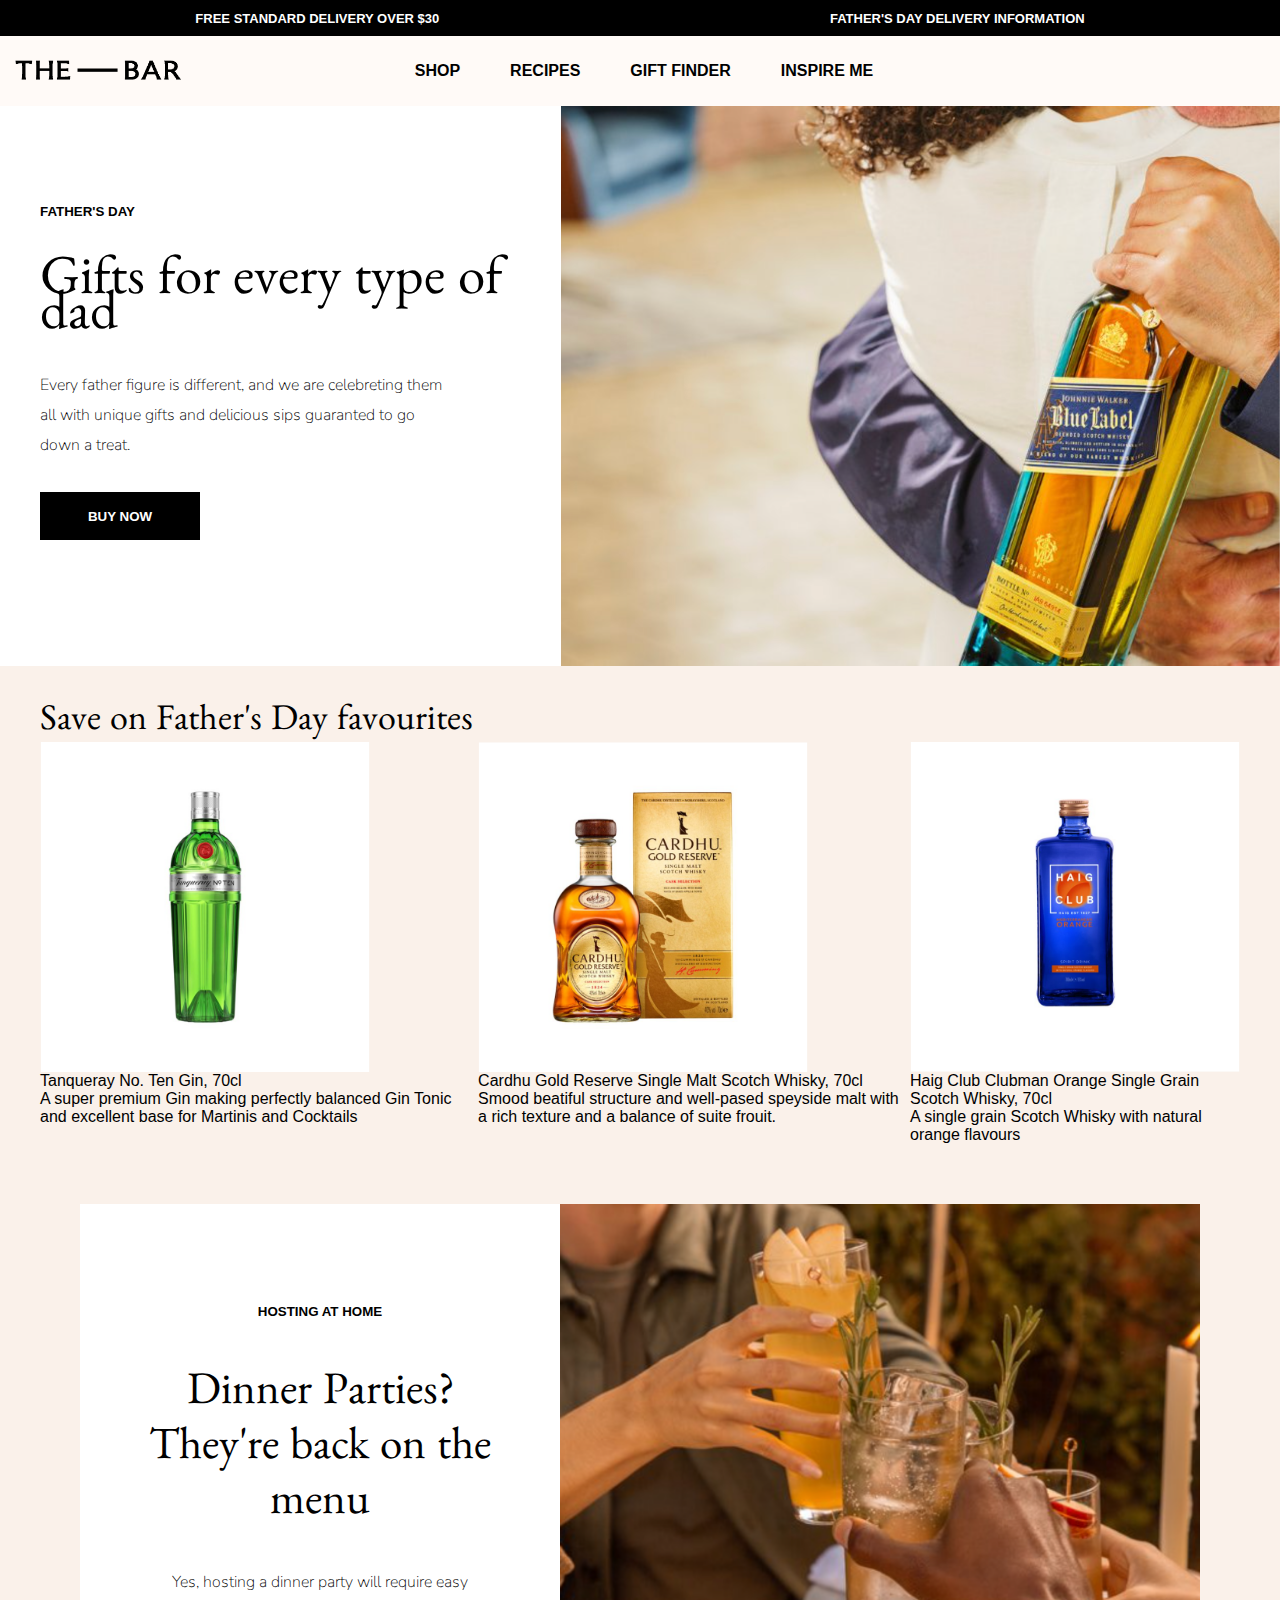
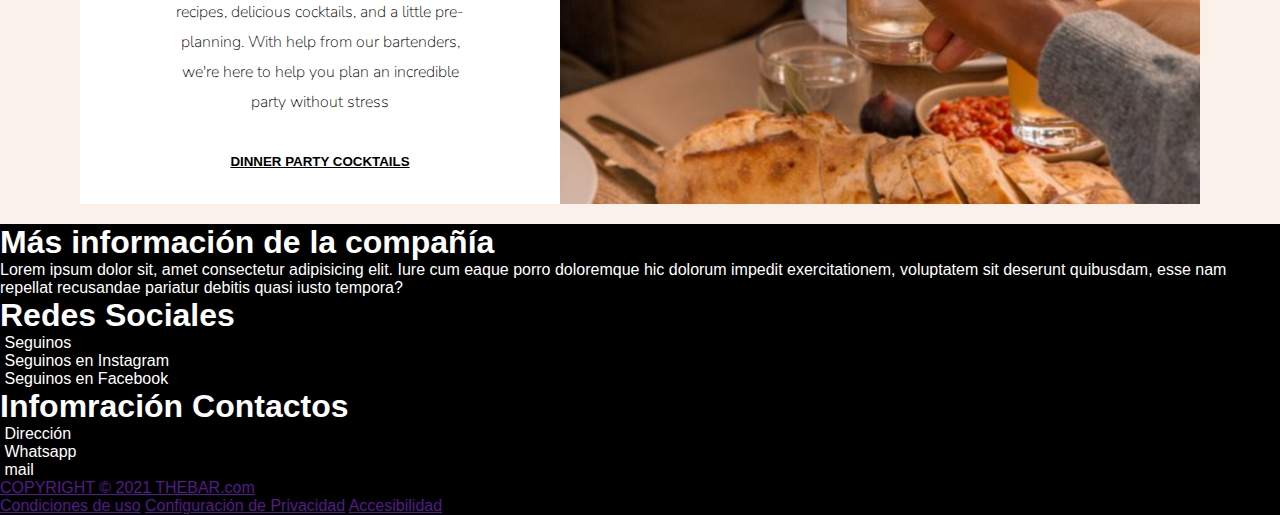
==== index.html @ 0faf6a96 "Este es el primer commit" ====
<!DOCTYPE html>
<html lang="en">

<head>
    <meta charset="UTF-8">
    <meta http-equiv="X-UA-Compatible" content="IE=edge">
    <meta name="viewport" content="width=device-width, initial-scale=1.0">
    <link rel="shortcut icon" href="./images/logo mini thebar.png">
    <link rel="stylesheet" href="./css/style.css">
    <title>Inicio | TheBar</title>
</head>

<body>
    <div class="grilla">
        <section class="prenav">
            <a href="">FREE STANDARD DELIVERY OVER $30</a>
            <a href="">FATHER'S DAY DELIVERY INFORMATION</a>
        </section>
        <nav class="nav">
            <a href="./index.html"><img src="./images/Thebar Logo.png" alt=""></a>
            <ul>
                <li><a href="./comprar.html">SHOP</a></li>
                <li><a href="./recetas.html">RECIPES</a></li>
                <li><a href="./regalos.html">GIFT FINDER</a></li>
                <li><a href="./contacto.html">INSPIRE ME</a></li>
            </ul>
            <img src="./images/Ícono Carrito.png" alt="" class="logoCarrito">
        </nav>
        <header class="banner">
            <div class="bannerText">
                <label> FATHER'S DAY</label>
                <h1>Gifts for every type of dad</h1>
                <p>Every father figure is different, and we are celebreting them all with unique gifts and delicious
                    sips guaranted to go
                    down a treat.
                </p>
                <a href="">
                    <button>BUY NOW</button>
                </a>
            </div>
            <a href="">
                <img src="./images/Banner JW.png" alt="">
            </a>
        </header>

        <section class="section1">
            <h2>Save on Father's Day favourites</h2>
            <div class="homePL">
                <div class="eachProduct">
                    <img src="./images/Tanqueray.png" alt="" class="imgPL">
                    <p>Tanqueray No. Ten Gin, 70cl</p>
                    <p>A super premium Gin making perfectly balanced Gin Tonic and excellent base for Martinis and
                        Cocktails
                    </p>
                </div>
                <div class="eachProduct">
                    <img src="./images/Cardhu Gold.png" alt="" class="imgPL">
                    <p>Cardhu Gold Reserve Single Malt Scotch Whisky, 70cl</p>
                    <p>Smood beatiful structure and well-pased speyside malt with a rich texture and a balance of suite
                        frouit.</p>
                </div>
                <div class="eachProduct">
                    <img src="./images/Haig Club.png" alt="" class="imgPL">
                    <p>Haig Club Clubman Orange Single Grain Scotch Whisky, 70cl</p>
                    <p>A single grain Scotch Whisky with natural orange flavours</p>
                </div>
            </div>
        </section>

        <section class="section2">
            <div class="parrafoCarrousel">
                <h4>HOSTING AT HOME</h4>
                <h1>Dinner Parties? They're back on the menu</h1>
                <p> Yes, hosting a dinner party will require easy
                    recipes, delicious cocktails, and a little pre-
                    planning. With help from our bartenders, we're
                    here to help you plan an incredible party without
                    stress
                </p>
                <a href="">DINNER PARTY COCKTAILS</a>
            </div>
            <img src="./images/2do banner.png" alt="">
        </section>

        <footer class="footer">

            <div class="containerFooterAll">


                <div class="containerBody">
                    <div class="column1">
                        <h1>Más información de la compañía</h1>
                        <p>Lorem ipsum dolor sit, amet consectetur adipisicing elit. Iure cum eaque porro doloremque hic
                            dolorum impedit exercitationem, voluptatem sit deserunt quibusdam, esse nam repellat
                            recusandae
                            pariatur debitis quasi iusto tempora?
                        </p>

                    </div>
                    <div class="column2">
                        <h1>Redes Sociales</h1>

                        <div class="row">
                            <img src="" alt="">
                            <label>Seguinos</label>
                        </div>

                        <div class="row">
                            <img src="" alt="">
                            <label>Seguinos en Instagram</label>
                        </div>

                        <div class="row">
                            <img src="" alt="">
                            <label>Seguinos en Facebook</label>
                        </div>

                    </div>
                    <div class="column3">
                        <h1>Infomración Contactos</h1>

                        <div class="row2">
                            <img src="" alt="">
                            <label>Dirección</label>
                        </div>

                        <div class="row2">
                            <img src="" alt="">
                            <label>Whatsapp</label>
                        </div>

                        <div class="row2">
                            <img src="" alt="">
                            <label>mail</label>
                        </div>
                    </div>
                </div>
            </div>

            <div class="containerFooter">
                <div class="copyRight">
                    <a href="">COPYRIGHT © 2021 THEBAR.com</a>
                </div>

                <div class="information">
                    <a href="">Condiciones de uso</a>
                    <a href="">Configuración de Privacidad</a>
                    <a href="">Accesibilidad</a>

                </div>
            </div>
        </footer>
    </div>
</body>

</html>
---- css/style.css ----
@import url('https://fonts.googleapis.com/css2?family=Benne&family=Nunito:wght@300&family=Scope+One&display=swap');

* {
    padding: 0;
    margin: 0;
    font-family: Arial, Helvetica, sans-serif;
}

.grilla {
    display: grid;
    grid-template-columns: 0.7fr 3fr 3fr 0.7fr;
    grid-template-areas:
        "prenav prenav prenav prenav"
        "nav nav nav nav"
        "banner banner banner banner"
        "section1 section1 section1 section1"
        "section2 section2 section2 section2"
        "footer footer footer footer";
    background-color: #faf1ea;
}

.prenav {
    grid-area: prenav;
    background-color: black;
    display: flex;
    justify-content: space-around;
    height: 4vh;
    align-items: center;
}

.prenav a {
    text-decoration: none;
    color: white;
    font-weight: bold;
    font-size: small;
}


.prenav a:hover {
    color: grey;
}

.nav {
    grid-area: nav;
    background-color: #fffaf7;
    display: flex;
    height: 70px;
    justify-content: space-between;
    align-items: center;


}

.nav a img {
    width: 180px;
    height: 40px;
    margin-left: 10px;
}

.logoCarrito {
    margin-right: 1.5rem;
    width: 28px;
    cursor: pointer;
}

.nav ul {
    display: flex;
    height: 100%;
    margin-right: 130px;
    align-items: center;
}

.nav li {
    list-style: none;
    padding: 25px;
    text-align: center;

}

.nav li a {
    text-decoration: none;
    color: black;
    font-weight: bold;
}

.nav li a:hover {
    color: grey;
}

.banner {
    grid-area: banner;
    background-color: white;
    display: flex;
    height: 560px;
}

.bannerText {
    padding-left: 2.5rem;
    padding-right: 2.5rem;
    padding-top: 6rem;
    padding-bottom: 6rem;
}

.bannerText label {
    font-size: smaller;
    font-weight: bold;
}

.banner h1 {
    padding-top: 3rem;
    font-size: 55px;
    font-family: 'Benne', serif;
    font-weight: lighter;
    line-height: 35px;
}

.banner p {
    max-width: 85%;
    font-family: 'Nunito', sans-serif;
    line-height: 30px;
    font-weight: 100;
    padding-top: 2rem;
    padding-bottom: 2rem;
}

.bannerText button {
    background-color: black;
    color: white;
    font-weight: bolder;
    width: 10rem;
    height: 3rem;
    border: none;
    cursor: pointer
}

.bannerText button:hover {
    background-color: rgb(103, 102, 111);
}

.banner img {
    height: 100%;
}

.section1 {
    grid-area: section1;
    margin: 40px;
}

.section1 h2 {
    font-size: 36px;
    font-family: 'Benne', serif;
    font-weight: lighter;
}


.homePL {
    display: flex;
}

.eachProduct {
    display: flex;
    flex-direction: column;
}


.imgPL {
    width: 330px;
    height: 330px;
}

.section2 {
    grid-area: section2;
    display: flex;
    height: 600px;
    padding-top: 20px;
    padding-bottom: 20px;
    padding-left: 80px;
    padding-right: 80px;
    align-items: center;
}

.section2 img {
    height: 100%;
}

.parrafoCarrousel {
    display: flex;
    flex-direction: column;
    height: 100%;
    width: 100%;
    background-color: white;
    align-items: center;
    justify-items: center;
}

.parrafoCarrousel h4 {
    font-size: smaller;
    font-weight: bolder;
    text-align: center;
    padding-top: 100px;
}

.parrafoCarrousel h1 {
    padding-top: 35px;
    font-size: 45px;
    max-width: 400px;
    margin: 1rem auto;
    text-align: center;
    font-family: 'Benne', serif;
    font-weight: lighter;
    line-height: 55px;
}

.parrafoCarrousel p {
    max-width: 65%;
    margin: 1rem auto;
    text-align: center;
    font-family: 'Nunito', sans-serif;
    line-height: 30px;
    font-weight: 100;
}

.parrafoCarrousel a {
    font-size: smaller;
    margin: 1rem auto;
    padding-top: 5px;
    font-weight: bold;
    text-decoration: underline;
    color: black;
}

.parrafoCarrousel a:hover {
    color: rgb(128, 127, 127);
}


.footer {
    grid-area: footer;
    background-color: black;
    color: white;
}
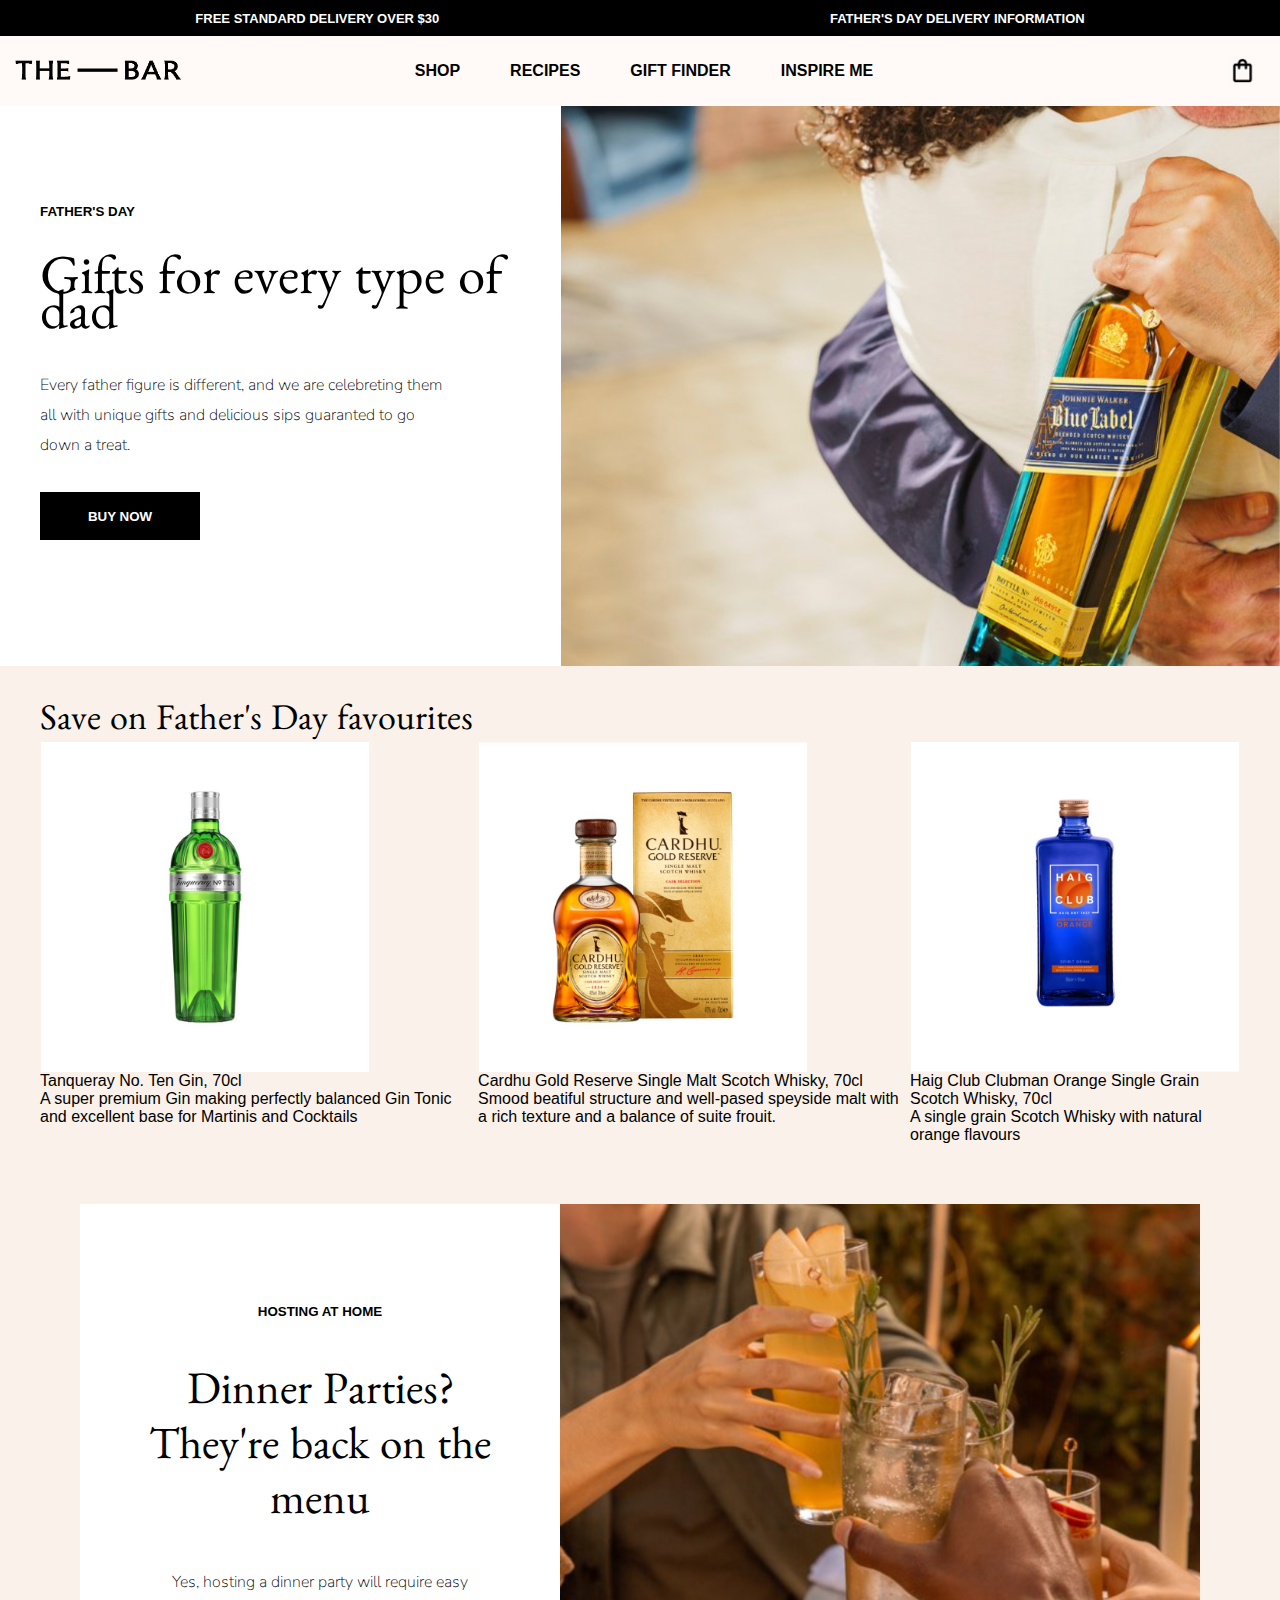
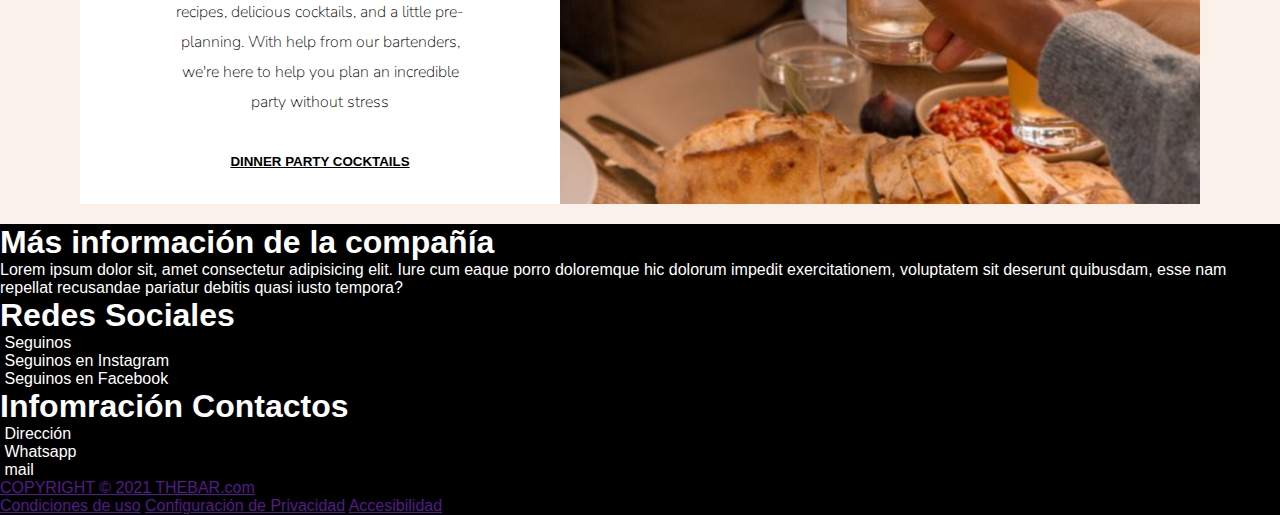
==== commit dcc4c8a9: "Cambio logo de Carrito" ====
--- a/index.html
+++ b/index.html
@@ -24,7 +24,7 @@
                 <li><a href="./regalos.html">GIFT FINDER</a></li>
                 <li><a href="./contacto.html">INSPIRE ME</a></li>
             </ul>
-            <img src="./images/Ícono Carrito.png" alt="" class="logoCarrito">
+            <img src="./images/Icono Carrito.png" alt="" class="logoCarrito">
         </nav>
         <header class="banner">
             <div class="bannerText">
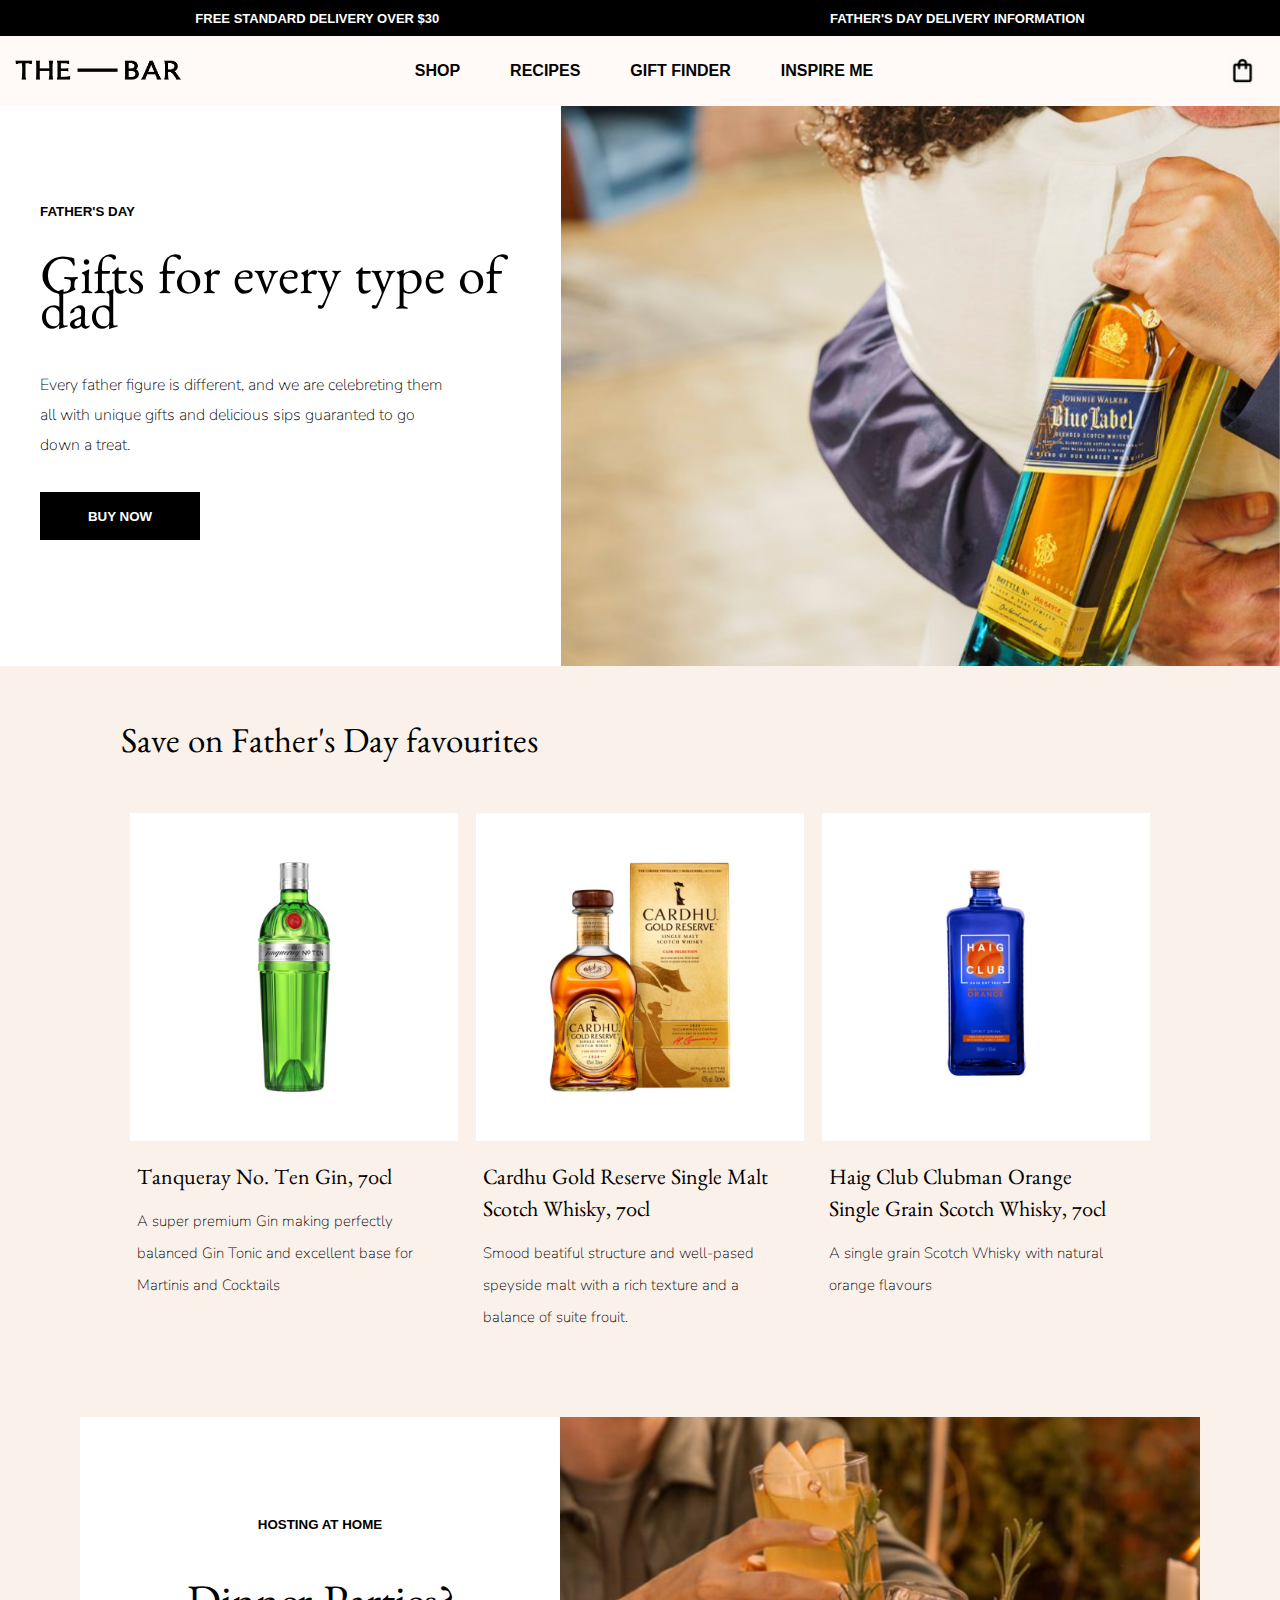
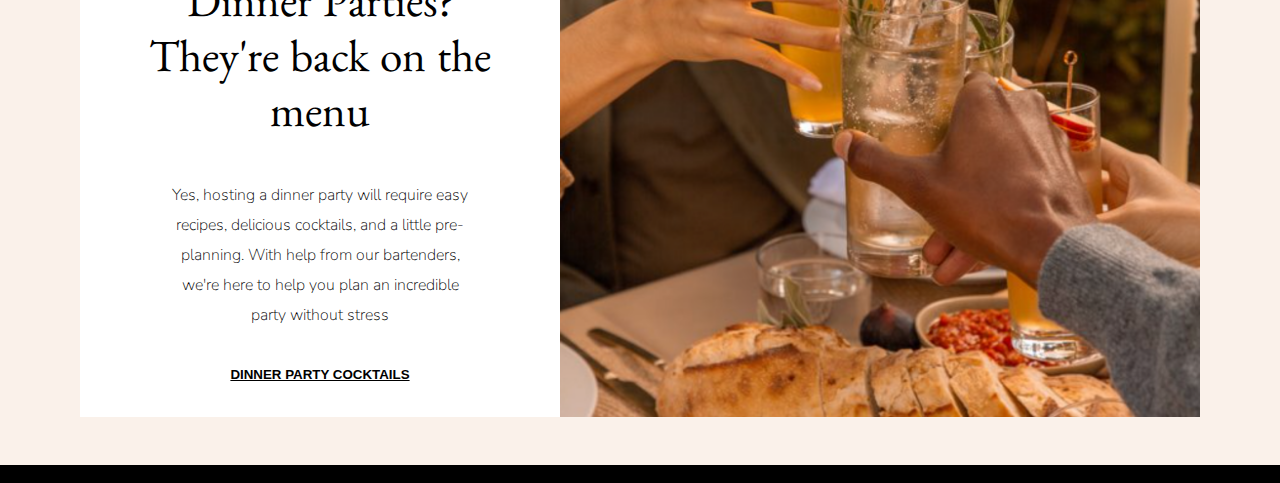
==== commit 5fb4f195: "Avances" ====
--- a/index.html
+++ b/index.html
@@ -42,29 +42,28 @@
                 <img src="./images/Banner JW.png" alt="">
             </a>
         </header>
-
-        <section class="section1">
-            <h2>Save on Father's Day favourites</h2>
-            <div class="homePL">
+        <section class="title">
+            <h1>Save on Father's Day favourites</h1>
+        </section>       
+        <section class="section1">          
                 <div class="eachProduct">
                     <img src="./images/Tanqueray.png" alt="" class="imgPL">
-                    <p>Tanqueray No. Ten Gin, 70cl</p>
+                    <h3>Tanqueray No. Ten Gin, 70cl</h3>
                     <p>A super premium Gin making perfectly balanced Gin Tonic and excellent base for Martinis and
                         Cocktails
                     </p>
                 </div>
                 <div class="eachProduct">
                     <img src="./images/Cardhu Gold.png" alt="" class="imgPL">
-                    <p>Cardhu Gold Reserve Single Malt Scotch Whisky, 70cl</p>
+                    <h3>Cardhu Gold Reserve Single Malt Scotch Whisky, 70cl</h3>
                     <p>Smood beatiful structure and well-pased speyside malt with a rich texture and a balance of suite
                         frouit.</p>
                 </div>
                 <div class="eachProduct">
                     <img src="./images/Haig Club.png" alt="" class="imgPL">
-                    <p>Haig Club Clubman Orange Single Grain Scotch Whisky, 70cl</p>
+                    <h3>Haig Club Clubman Orange Single Grain Scotch Whisky, 70cl</h3>
                     <p>A single grain Scotch Whisky with natural orange flavours</p>
                 </div>
-            </div>
         </section>
 
         <section class="section2">
@@ -83,72 +82,7 @@
         </section>
 
         <footer class="footer">
-
-            <div class="containerFooterAll">
-
-
-                <div class="containerBody">
-                    <div class="column1">
-                        <h1>Más información de la compañía</h1>
-                        <p>Lorem ipsum dolor sit, amet consectetur adipisicing elit. Iure cum eaque porro doloremque hic
-                            dolorum impedit exercitationem, voluptatem sit deserunt quibusdam, esse nam repellat
-                            recusandae
-                            pariatur debitis quasi iusto tempora?
-                        </p>
-
-                    </div>
-                    <div class="column2">
-                        <h1>Redes Sociales</h1>
-
-                        <div class="row">
-                            <img src="" alt="">
-                            <label>Seguinos</label>
-                        </div>
-
-                        <div class="row">
-                            <img src="" alt="">
-                            <label>Seguinos en Instagram</label>
-                        </div>
-
-                        <div class="row">
-                            <img src="" alt="">
-                            <label>Seguinos en Facebook</label>
-                        </div>
-
-                    </div>
-                    <div class="column3">
-                        <h1>Infomración Contactos</h1>
-
-                        <div class="row2">
-                            <img src="" alt="">
-                            <label>Dirección</label>
-                        </div>
-
-                        <div class="row2">
-                            <img src="" alt="">
-                            <label>Whatsapp</label>
-                        </div>
-
-                        <div class="row2">
-                            <img src="" alt="">
-                            <label>mail</label>
-                        </div>
-                    </div>
-                </div>
-            </div>
-
-            <div class="containerFooter">
-                <div class="copyRight">
-                    <a href="">COPYRIGHT © 2021 THEBAR.com</a>
-                </div>
-
-                <div class="information">
-                    <a href="">Condiciones de uso</a>
-                    <a href="">Configuración de Privacidad</a>
-                    <a href="">Accesibilidad</a>
-
-                </div>
-            </div>
+            <a href="./index.html"><img src="./images/" alt=""></a>
         </footer>
     </div>
 </body>
--- a/css/style.css
+++ b/css/style.css
@@ -13,7 +13,8 @@
         "prenav prenav prenav prenav"
         "nav nav nav nav"
         "banner banner banner banner"
-        "section1 section1 section1 section1"
+        ". title title ."
+        ". section1 section1 ."
         "section2 section2 section2 section2"
         "footer footer footer footer";
     background-color: #faf1ea;
@@ -141,31 +142,62 @@
     height: 100%;
 }
 
+.title {
+    grid-area: title;
+}
+
+.title h1 {
+    font-size: 35px;
+    font-family: 'Benne', serif;
+    font-weight: lighter;
+    padding-top: 4rem;
+}
+
 .section1 {
     grid-area: section1;
-    margin: 40px;
-}
-
-.section1 h2 {
-    font-size: 36px;
-    font-family: 'Benne', serif;
-    font-weight: lighter;
-}
-
-
-.homePL {
     display: flex;
 }
 
 .eachProduct {
     display: flex;
     flex-direction: column;
-}
-
-
-.imgPL {
-    width: 330px;
-    height: 330px;
+    padding-top: 3rem;
+    padding-left: 0.5rem;
+    padding-bottom: 2rem;
+    padding-right: 0.5rem;
+}
+
+.eachProduct h3{
+    padding-top: 1.5rem;
+    padding-left: 0.5rem;
+    padding-bottom: 0.5rem;
+    font-size: 22px;
+    font-family: 'Benne', serif;
+    font-weight: lighter;
+    width: 90%;
+    line-height: 2rem;
+
+}
+
+.eachProduct p {
+    padding-left: 0.5rem;
+    padding-bottom: 2rem;
+    font-size: 15px;
+    font-family: 'Nunito', sans-serif;
+    line-height: 30px;
+    font-weight: 100;
+    width: 90%;
+    line-height: 2rem;
+}
+
+.eachProduct img {
+    width: 100%;
+
+}
+
+.imgPL:hover{
+    transition: 0.5s;
+    transform: scale(1.1);
 }
 
 .section2 {
@@ -173,10 +205,10 @@
     display: flex;
     height: 600px;
     padding-top: 20px;
-    padding-bottom: 20px;
+    padding-bottom: 3rem;
     padding-left: 80px;
     padding-right: 80px;
-    align-items: center;
+    justify-content: center;
 }
 
 .section2 img {
@@ -188,6 +220,7 @@
     flex-direction: column;
     height: 100%;
     width: 100%;
+    max-width: 632.5px;
     background-color: white;
     align-items: center;
     justify-items: center;
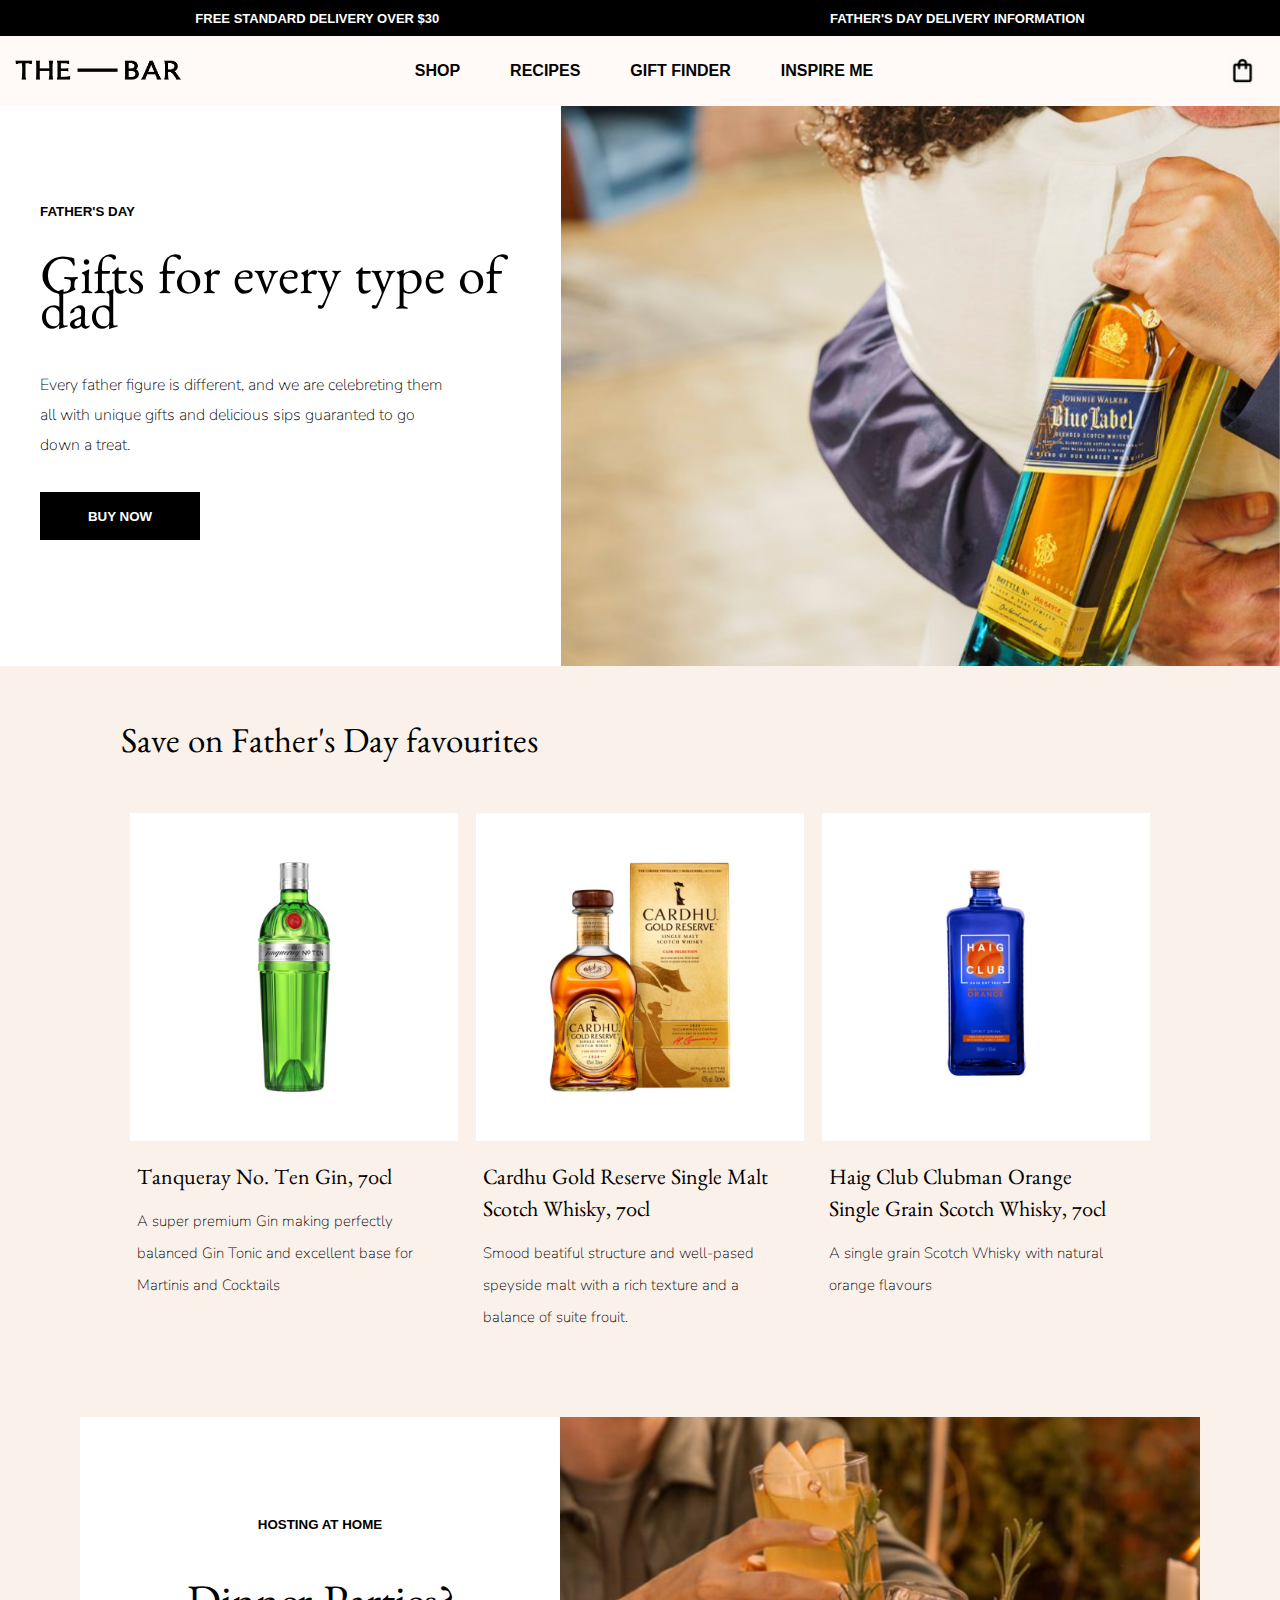
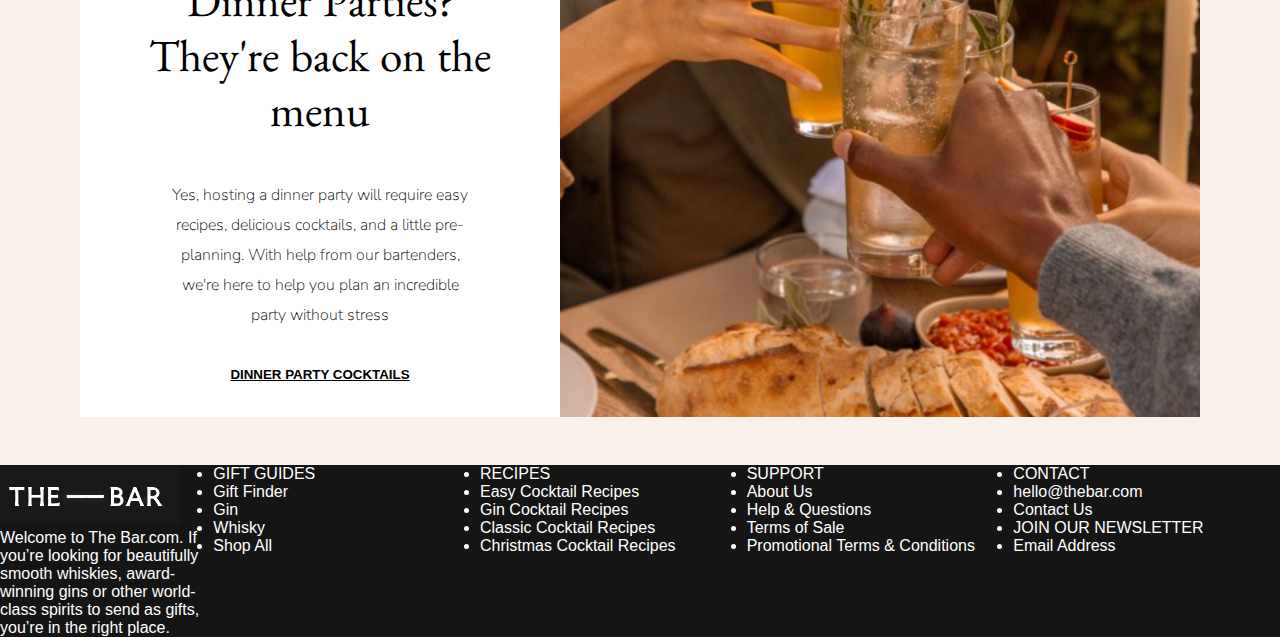
==== commit 08856e6d: "Empezando el Footer" ====
--- a/index.html
+++ b/index.html
@@ -82,7 +82,47 @@
         </section>
 
         <footer class="footer">
-            <a href="./index.html"><img src="./images/" alt=""></a>
+            <div class="firstColumn">
+                <a href="./index.html"><img src="./images/logo the bar blanco.png" alt=""></a>
+                <p>Welcome to The Bar.com. If you’re looking for beautifully smooth whiskies, 
+                    award-winning gins or other world-class spirits to send as gifts, you’re in the right place.</p>
+            </div>
+            <div class="listColumn">
+                <ul>
+                    <li>GIFT GUIDES</li>
+                    <li>Gift Finder</li>
+                    <li>Gin</li>
+                    <li>Whisky</li>
+                    <li>Shop All</li>
+                </ul>
+            </div>
+            <div class="listColumn">
+                <ul>
+                    <li>RECIPES</li>
+                    <li>Easy Cocktail Recipes</li>
+                    <li>Gin Cocktail Recipes</li>
+                    <li>Classic Cocktail Recipes</li>
+                    <li>Christmas Cocktail Recipes </li>
+                </ul>
+            </div>
+            <div class="listColumn">
+                <ul>
+                    <li>SUPPORT</li>
+                    <li>About Us</li>
+                    <li>Help & Questions</li>
+                    <li>Terms of Sale</li>
+                    <li>Promotional Terms & Conditions</li>
+                </ul>
+            </div>
+            <div class="listColumn">
+                <ul>
+                    <li>CONTACT</li>
+                    <li>hello@thebar.com</li>
+                    <li>Contact Us</li>
+                    <li>JOIN OUR NEWSLETTER</li>
+                    <li>Email Address</li>
+                </ul>
+            </div>
         </footer>
     </div>
 </body>
--- a/css/style.css
+++ b/css/style.css
@@ -269,6 +269,21 @@
 
 .footer {
     grid-area: footer;
-    background-color: black;
+    background-color: rgb(21, 21, 21);
     color: white;
+    display: flex;
+
+}
+
+.firstColumn {
+    width: 20%;
+}
+
+.firstColumn img {
+    width: 180px;
+    height: 60px;
+}
+
+.listColumn {
+    width: 25%;
 }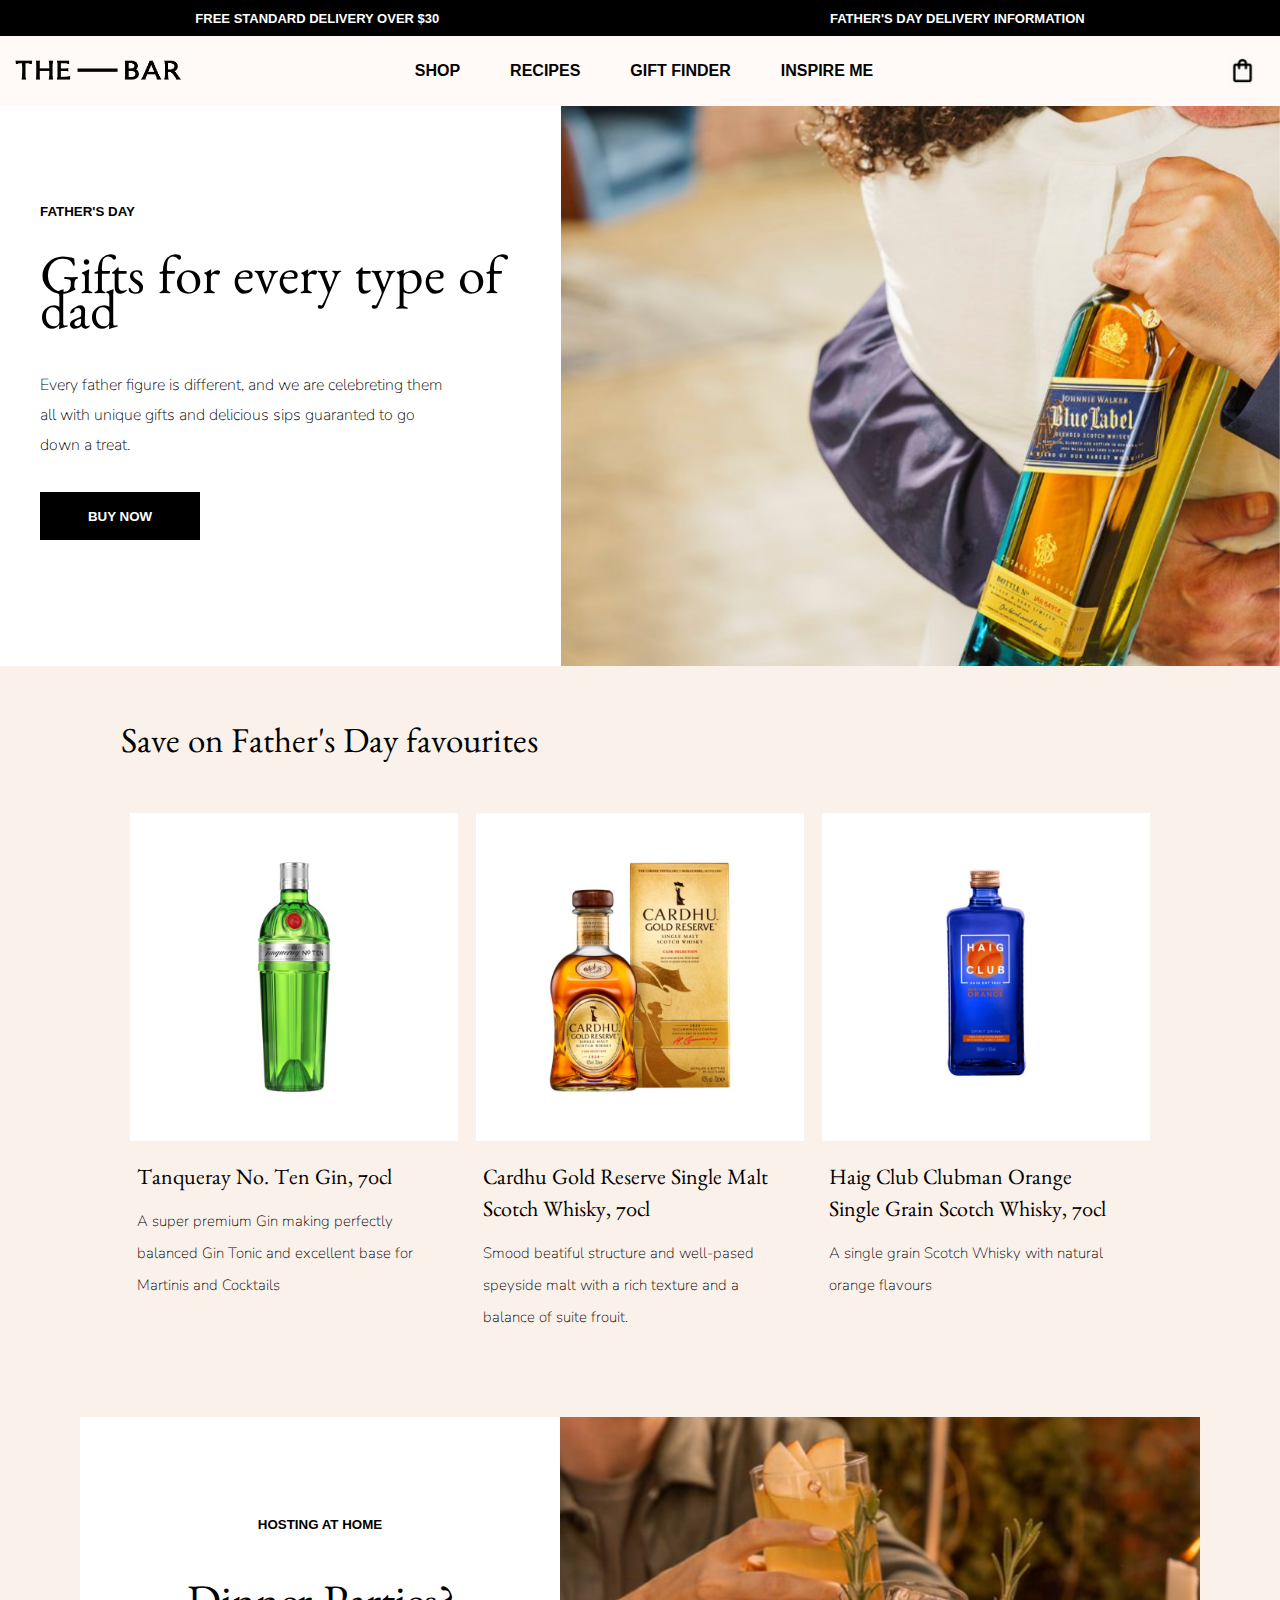
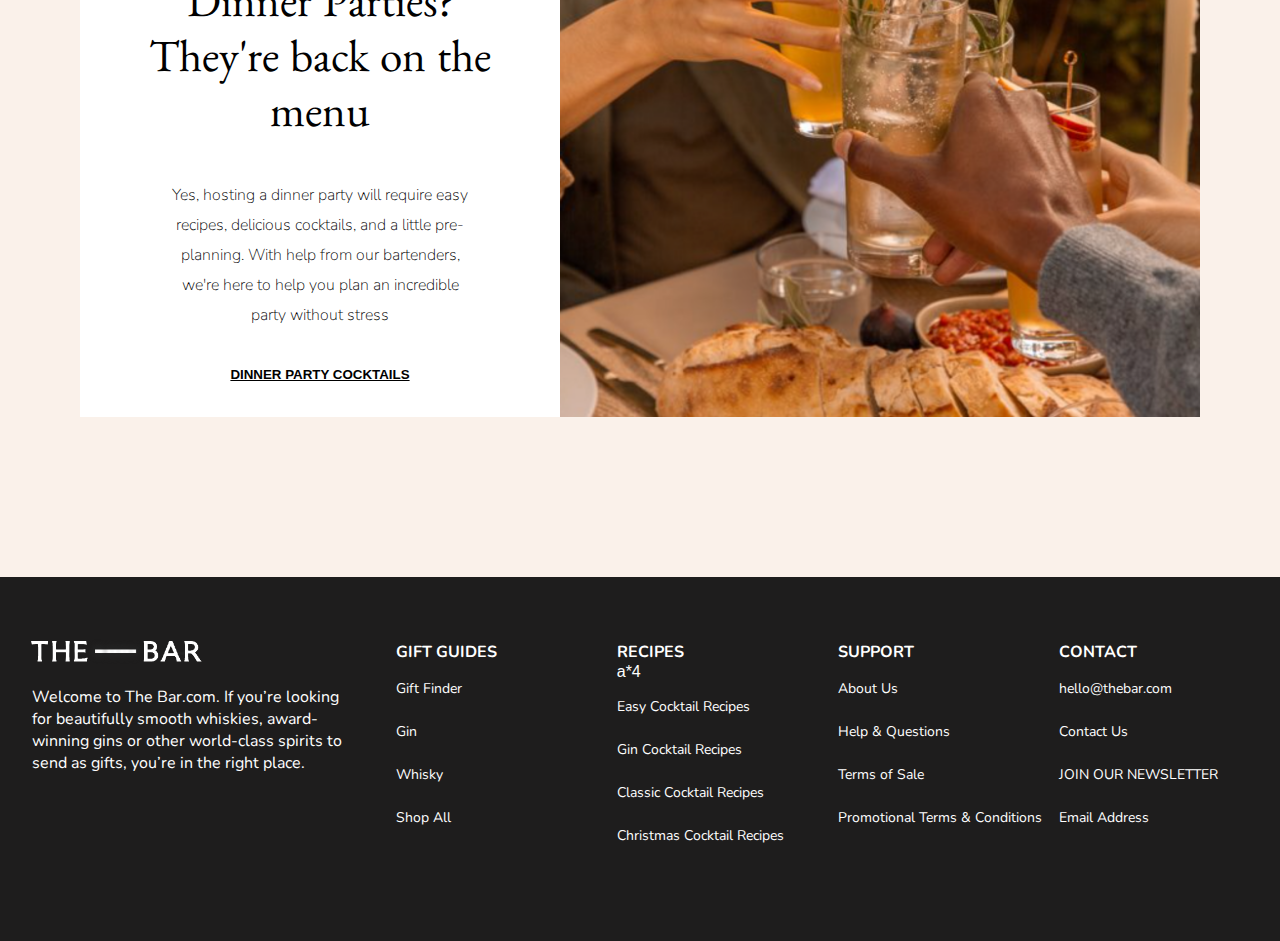
==== commit 0ea55bde: "Gift Finder Page y cierre de detalles" ====
--- a/index.html
+++ b/index.html
@@ -83,13 +83,13 @@
 
         <footer class="footer">
             <div class="firstColumn">
-                <a href="./index.html"><img src="./images/logo the bar blanco.png" alt=""></a>
+                <a href="./index.html"><img src="./images/pixlr-bg-result.png" alt=""></a>
                 <p>Welcome to The Bar.com. If you’re looking for beautifully smooth whiskies, 
                     award-winning gins or other world-class spirits to send as gifts, you’re in the right place.</p>
             </div>
             <div class="listColumn">
+                <h3>GIFT GUIDES</h3>
                 <ul>
-                    <li>GIFT GUIDES</li>
                     <li>Gift Finder</li>
                     <li>Gin</li>
                     <li>Whisky</li>
@@ -97,8 +97,8 @@
                 </ul>
             </div>
             <div class="listColumn">
-                <ul>
-                    <li>RECIPES</li>
+                <h3>RECIPES</h3>
+                <ul>a*4
                     <li>Easy Cocktail Recipes</li>
                     <li>Gin Cocktail Recipes</li>
                     <li>Classic Cocktail Recipes</li>
@@ -106,8 +106,8 @@
                 </ul>
             </div>
             <div class="listColumn">
+                <h3>SUPPORT</h3>
                 <ul>
-                    <li>SUPPORT</li>
                     <li>About Us</li>
                     <li>Help & Questions</li>
                     <li>Terms of Sale</li>
@@ -115,8 +115,8 @@
                 </ul>
             </div>
             <div class="listColumn">
+                <h3>CONTACT</h3>
                 <ul>
-                    <li>CONTACT</li>
                     <li>hello@thebar.com</li>
                     <li>Contact Us</li>
                     <li>JOIN OUR NEWSLETTER</li>
--- a/css/style.css
+++ b/css/style.css
@@ -5,6 +5,8 @@
     margin: 0;
     font-family: Arial, Helvetica, sans-serif;
 }
+
+/* Pagina Home */
 
 .grilla {
     display: grid;
@@ -205,7 +207,7 @@
     display: flex;
     height: 600px;
     padding-top: 20px;
-    padding-bottom: 3rem;
+    padding-bottom: 10rem;
     padding-left: 80px;
     padding-right: 80px;
     justify-content: center;
@@ -269,21 +271,136 @@
 
 .footer {
     grid-area: footer;
-    background-color: rgb(21, 21, 21);
+    background-color: rgba(28, 27, 27, 0.994);
     color: white;
-    display: flex;
-
+    padding-bottom: 64px;
+    display: flex;
+    height: 300px;
 }
 
 .firstColumn {
+    width: 30%;
+    padding-top: 40px;
+    padding-right: 3rem;
+    padding-left: 1rem;
+}
+
+.firstColumn img {
+    width: 200px;
+    height: 65px;
+    padding-left: 0.3rem;
+}
+
+.firstColumn p {
+    padding-left: 1rem;
+    font-family: 'Nunito', sans-serif;
+}
+
+.listColumn {
     width: 20%;
-}
-
-.firstColumn img {
-    width: 180px;
-    height: 60px;
-}
-
-.listColumn {
-    width: 25%;
-}+    padding-top: 64px;
+}
+
+.listColumn h3 {
+    font-family: 'Nunito', sans-serif;
+    font-size: 16px;
+}
+
+.listColumn ul li {
+    font-family: 'Nunito', sans-serif;
+    list-style: none;
+    padding-bottom: 0.5rem;
+    padding-top: 1rem;
+    font-size: 14px;
+}
+
+/* Página Gift Finder */
+
+.grilla2 {
+    background-color: #faf1ea;
+}
+
+.gfBanner {
+    background-color: black;
+    color: white;
+    height: 250px
+}
+
+.gfBannerText {
+    display: flex;
+    flex-direction: column;
+    justify-content: end;
+    height: 100%;
+}
+
+.gfBannerText label {
+    font-size: smaller;
+    padding-left: 3.5rem;
+}
+
+.gfBannerText h1 {
+    padding-top: 2rem;
+    padding-bottom: 2rem;
+    padding-left: 3rem;
+    font-size: 68px;
+    font-family: 'Benne', serif;
+    font-weight: lighter;
+}
+
+.gfTitle h1 {
+    font-size: 45px;
+    font-family: 'Benne', serif;
+    font-weight: lighter;
+    padding-top: 4rem;
+    padding-left: 1rem;
+    padding-bottom: 3rem;
+    width: 70%;
+    line-height: 3.5rem;
+}
+
+.subtitle{
+    font-size: 30px;
+    font-family: 'Benne', serif;
+    font-weight: lighter;
+    padding-top: 2rem;
+    text-align: center;
+
+}
+
+.occasion {
+    grid-area: occasion;
+    display: flex;
+    justify-content: center;
+}
+
+
+.flavour {
+    grid-area: flavour;
+    display: flex;
+    justify-content: center;
+    padding-bottom: 4rem;
+}
+
+.gfEachOption {
+    display: flex;
+    flex-direction: column;
+    padding-top: 2rem;
+    padding-left: 1rem;
+    padding-right: 1rem;
+    align-items: center;
+}
+
+.gfEachOption img{
+    width: 100px;
+    height: 100px;
+    border-radius: 150px;
+}
+
+.gfEachOption label {
+    font-size: smaller;
+    margin: 1rem auto;
+    padding-top: 5px;
+    font-weight: bold;
+    text-decoration: underline;
+}
+
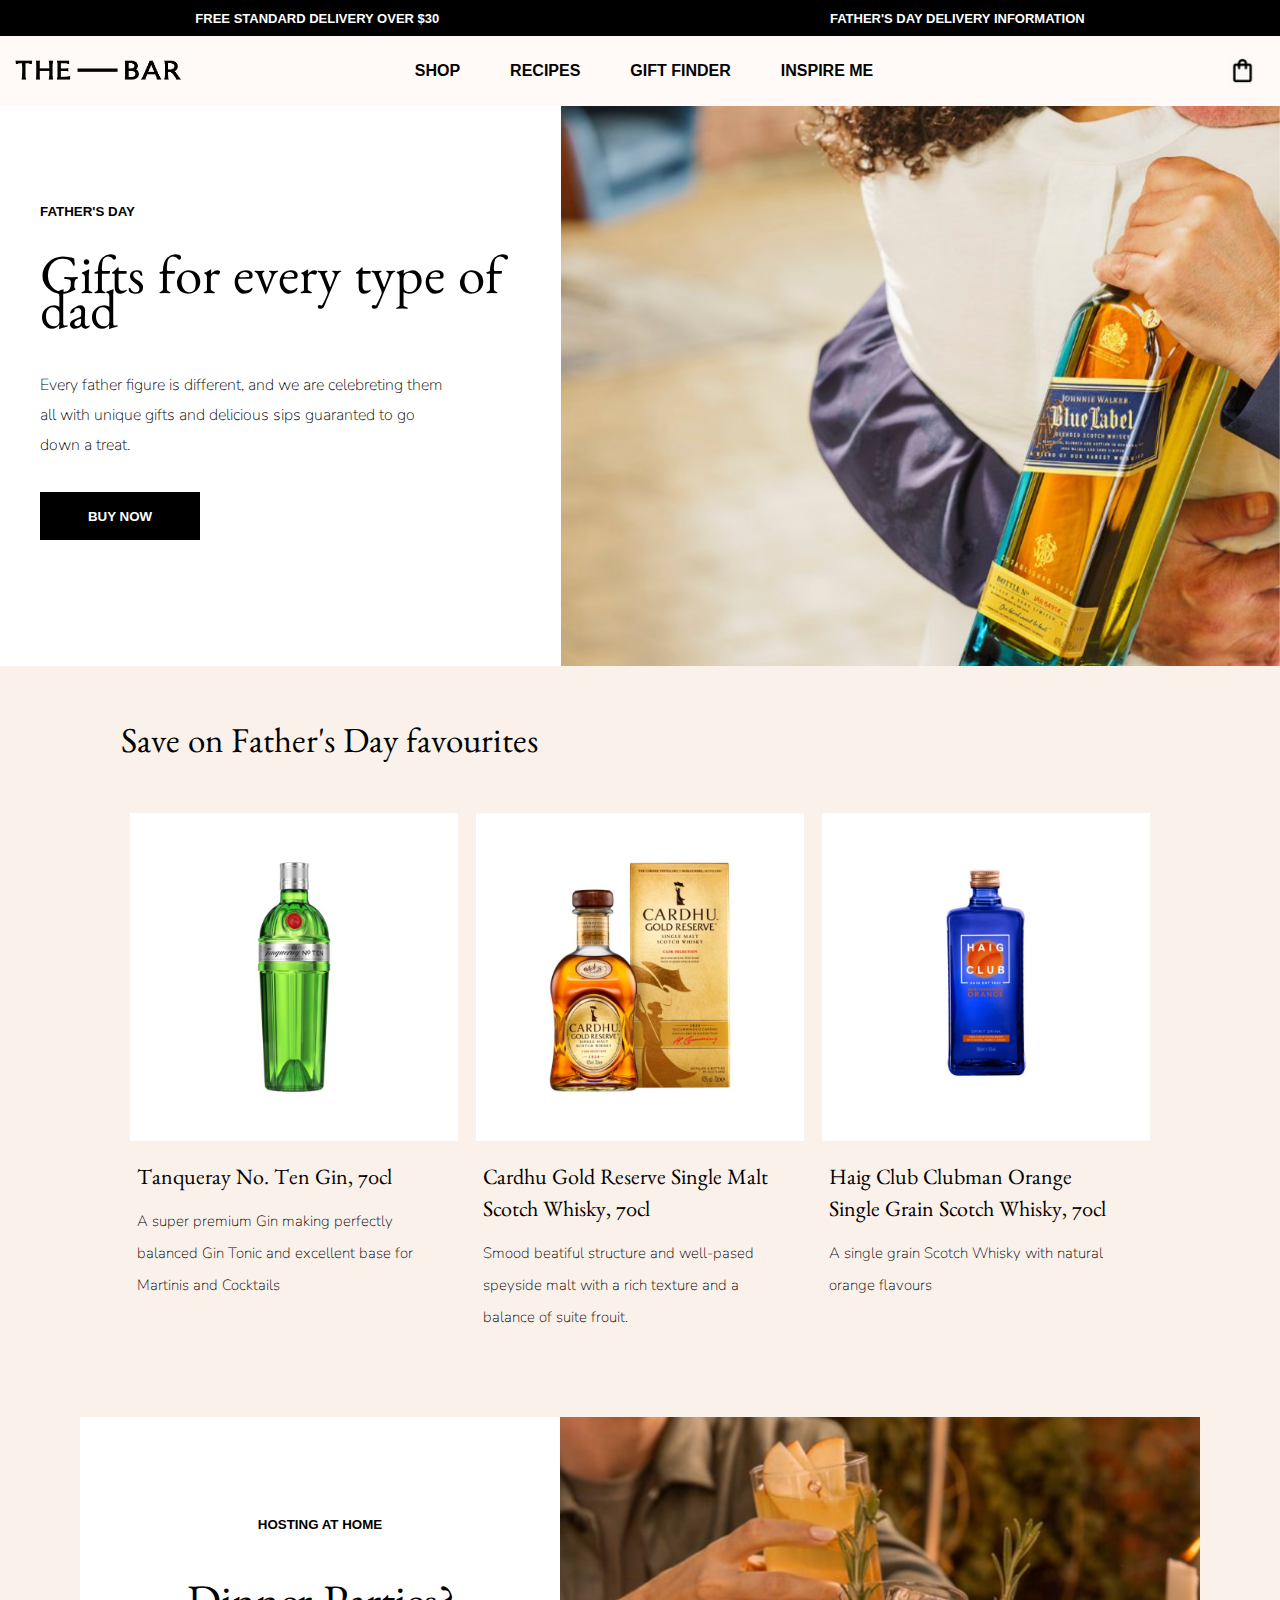
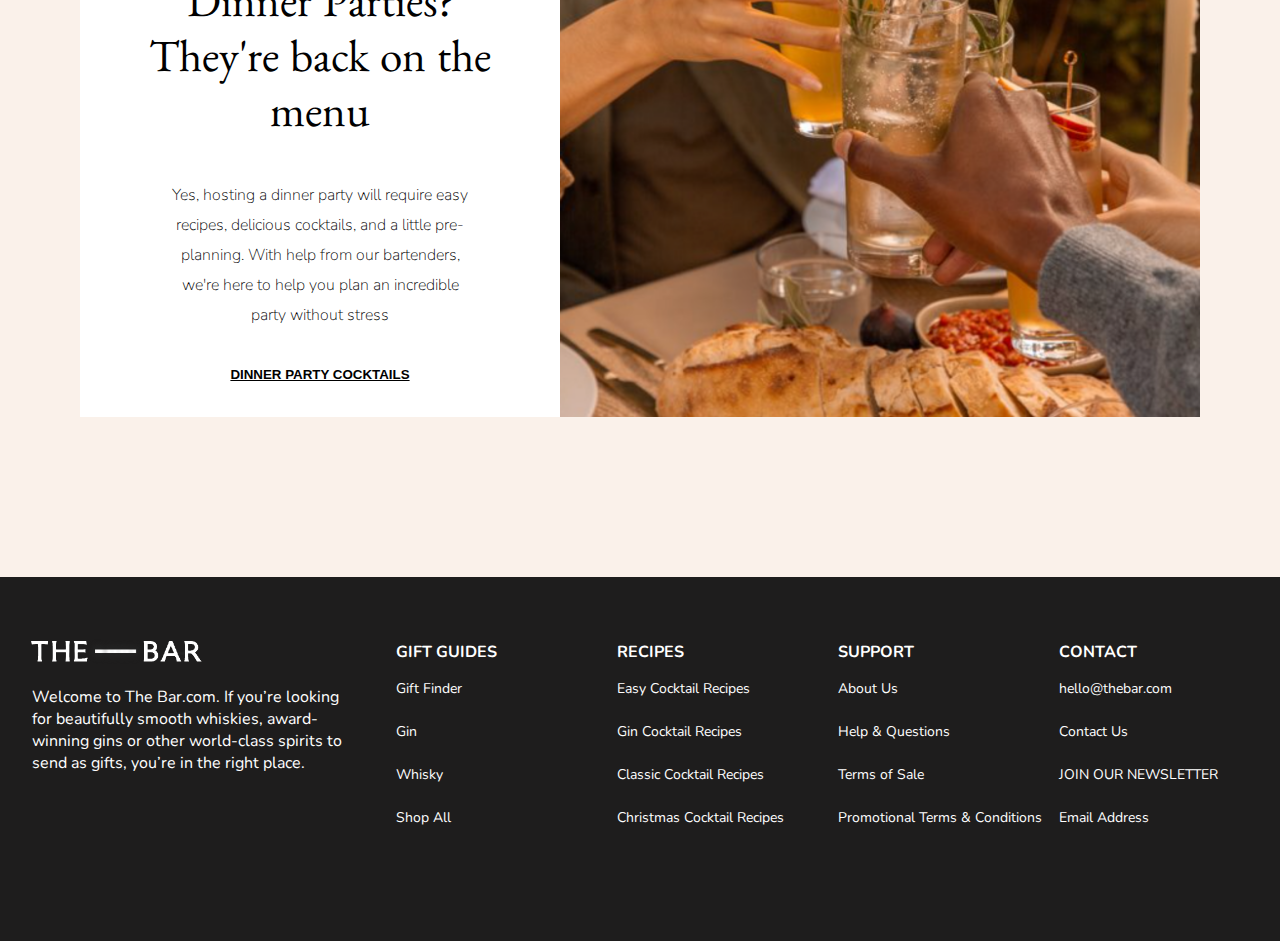
==== commit 9a414d77: "Correcciones" ====
--- a/index.html
+++ b/index.html
@@ -19,10 +19,10 @@
         <nav class="nav">
             <a href="./index.html"><img src="./images/Thebar Logo.png" alt=""></a>
             <ul>
-                <li><a href="./comprar.html">SHOP</a></li>
-                <li><a href="./recetas.html">RECIPES</a></li>
+                <li><a href="">SHOP</a></li>
+                <li><a href="">RECIPES</a></li>
                 <li><a href="./regalos.html">GIFT FINDER</a></li>
-                <li><a href="./contacto.html">INSPIRE ME</a></li>
+                <li><a href="">INSPIRE ME</a></li>
             </ul>
             <img src="./images/Icono Carrito.png" alt="" class="logoCarrito">
         </nav>
@@ -98,7 +98,7 @@
             </div>
             <div class="listColumn">
                 <h3>RECIPES</h3>
-                <ul>a*4
+                <ul>
                     <li>Easy Cocktail Recipes</li>
                     <li>Gin Cocktail Recipes</li>
                     <li>Classic Cocktail Recipes</li>
--- a/css/style.css
+++ b/css/style.css
@@ -404,3 +404,23 @@
     text-decoration: underline;
 }
 
+.gfButton {
+    display: flex;
+    justify-content: center;
+    padding-bottom: 4rem;
+}
+
+.gfButton button {
+    background-color: black;
+    color: white;
+    font-size: 15px;
+    font-weight: bolder;
+    width: 10rem;
+    height: 3rem;
+    border: none;
+    cursor: pointer;
+}
+
+.gfButton button:hover {
+    background-color: rgb(103, 102, 111);
+}